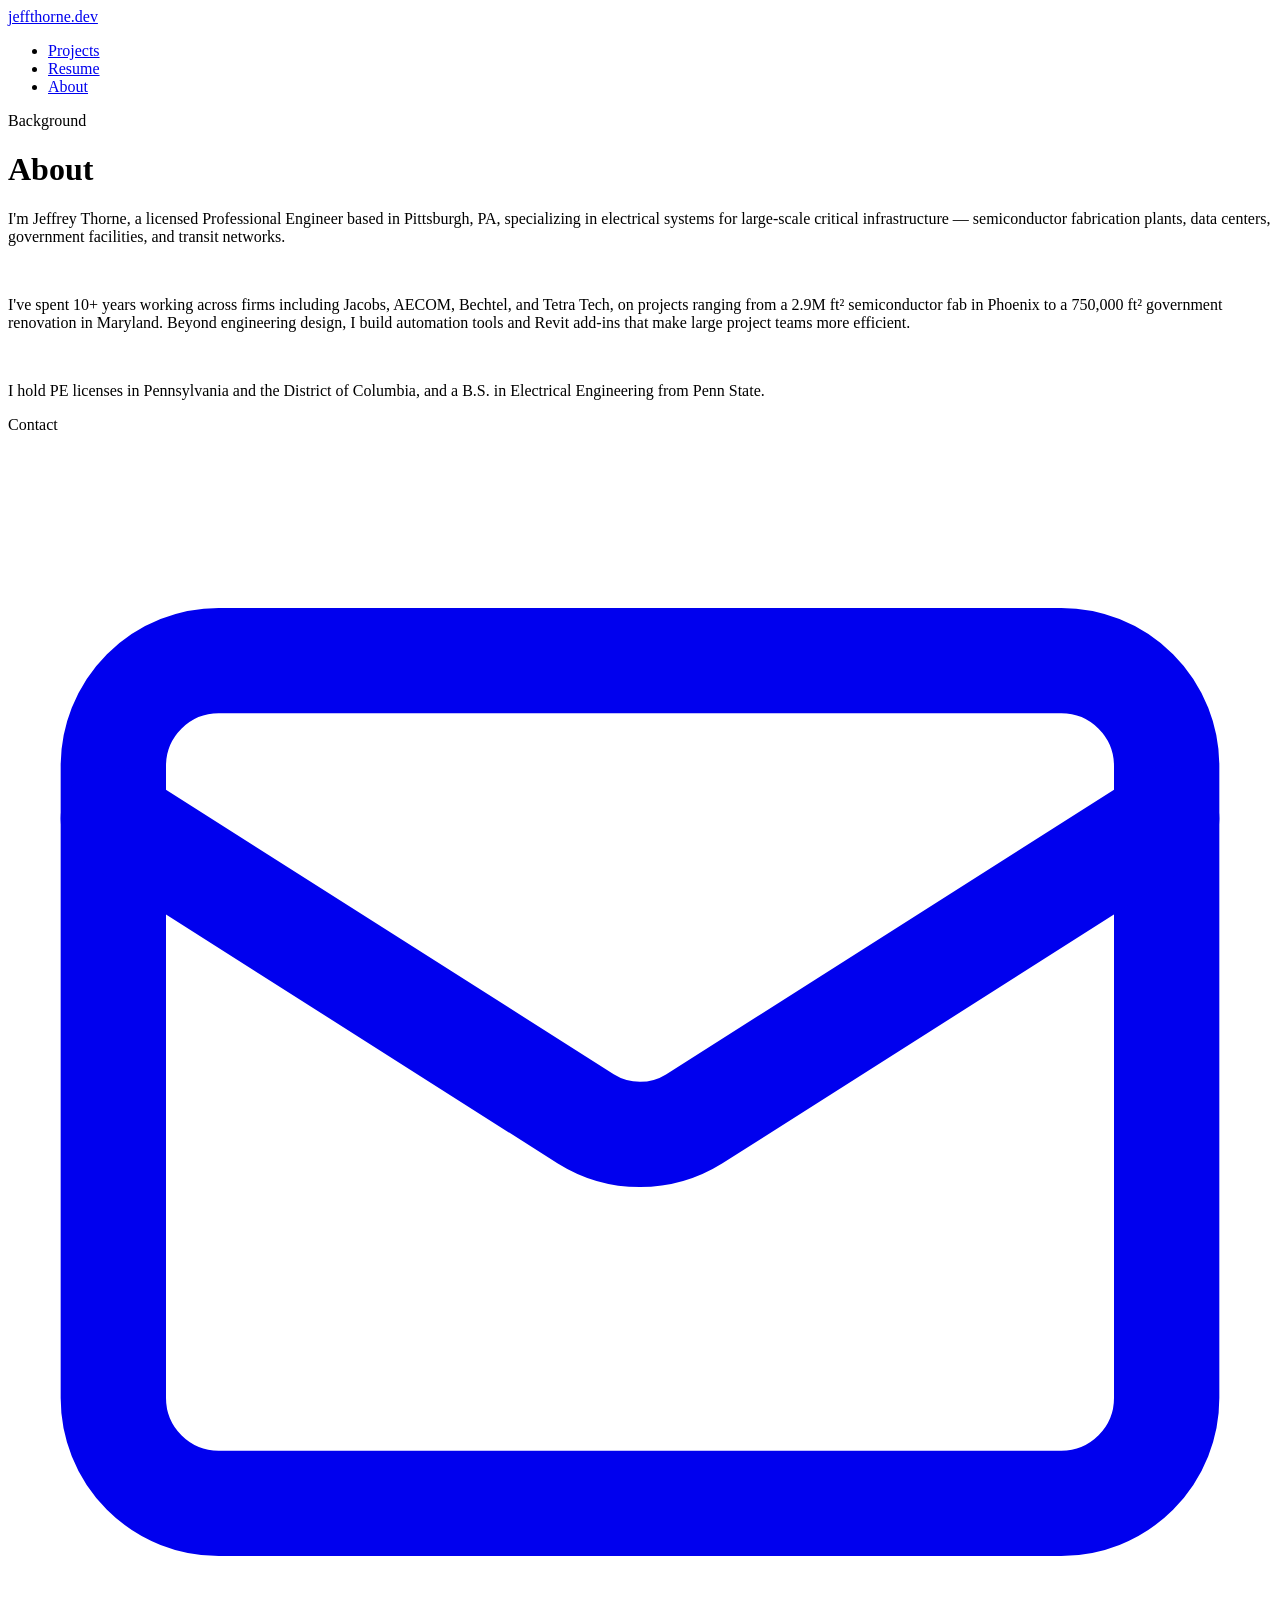
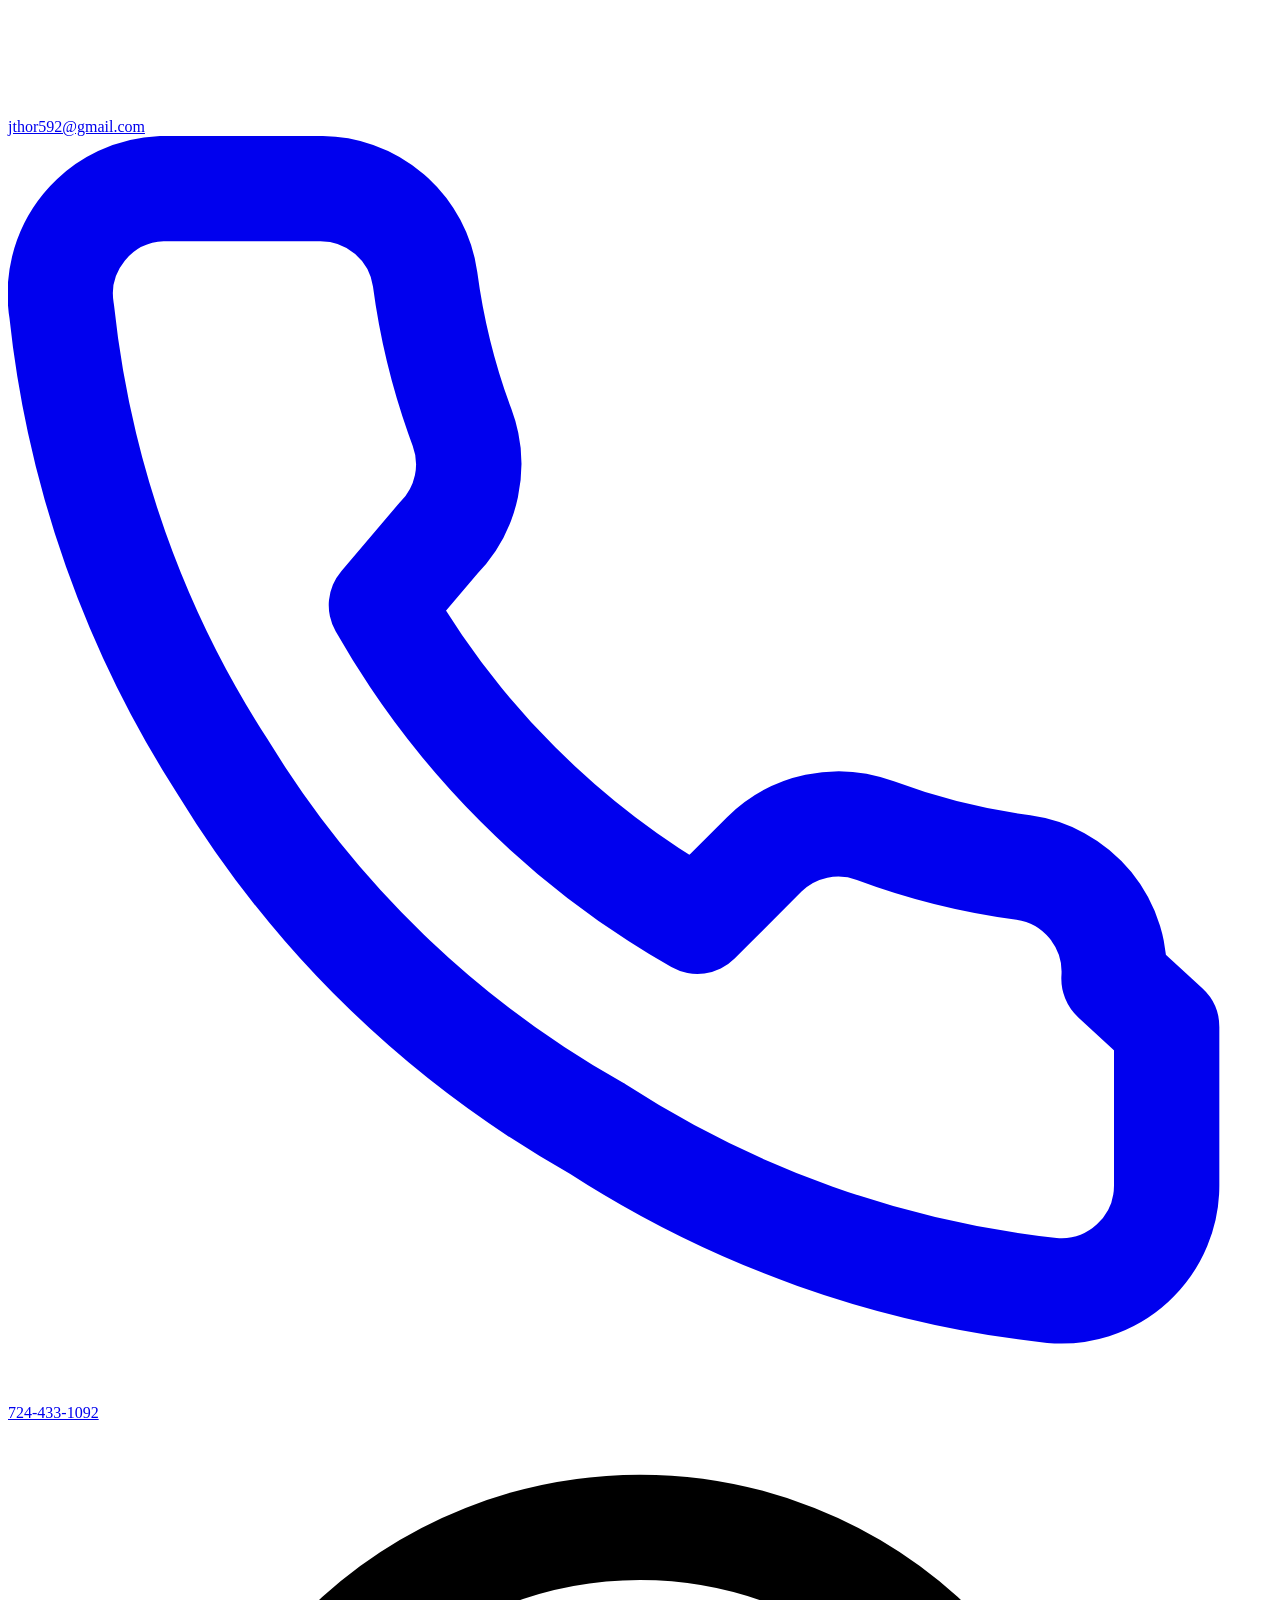
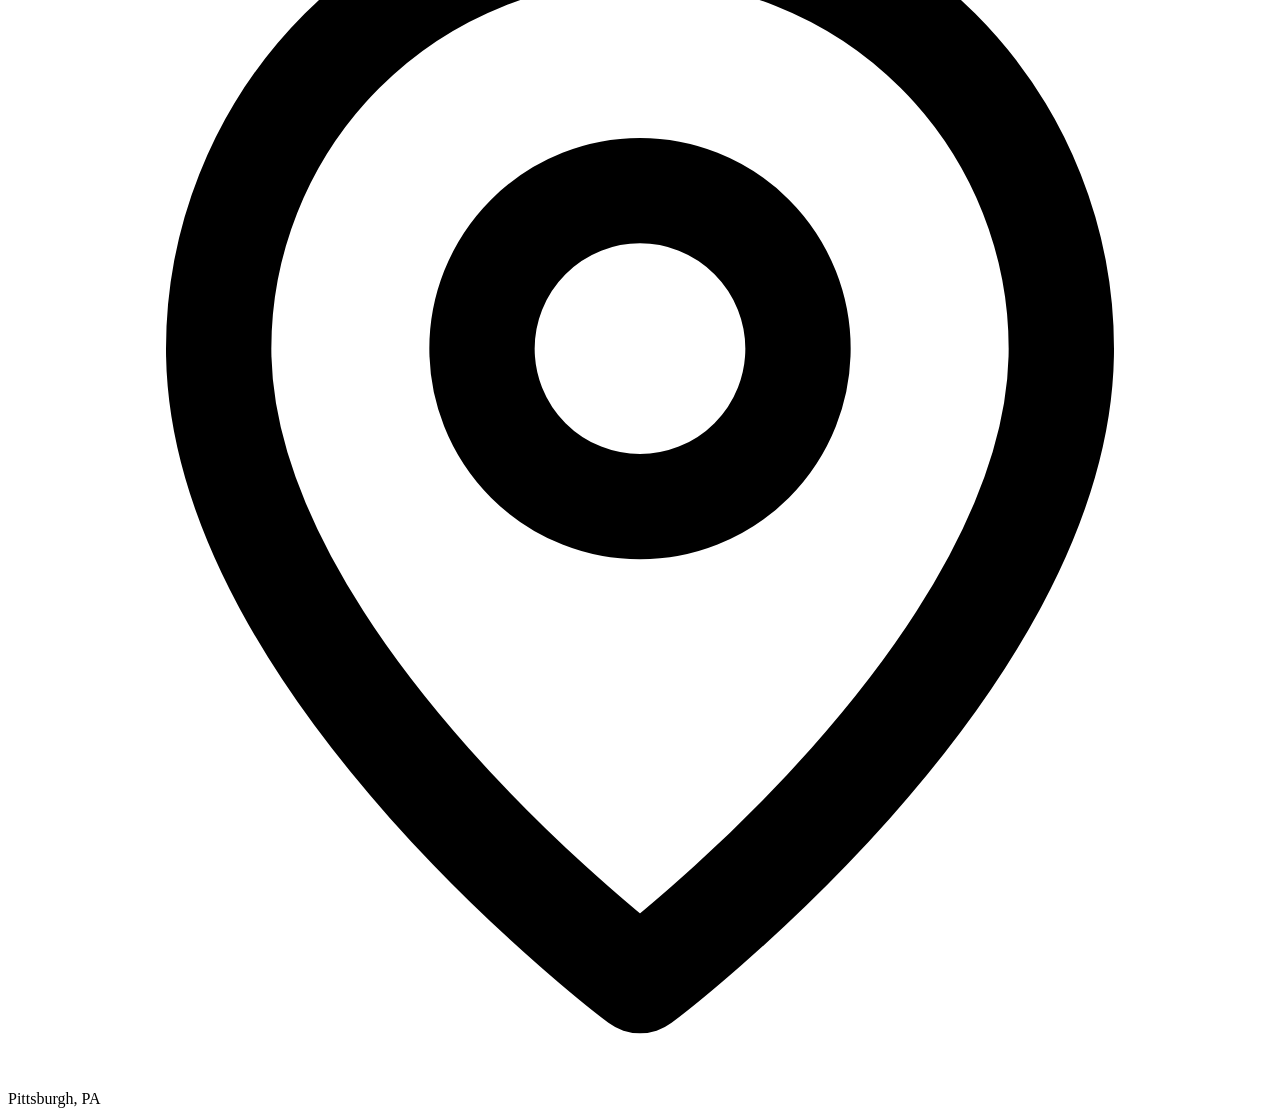
==== about.html @ c5437e44 "Add files via upload" ====
<!DOCTYPE html>
<html lang="en">
<head>
  <meta charset="UTF-8" />
  <meta name="viewport" content="width=device-width, initial-scale=1.0" />
  <title>About — Jeffrey Thorne, PE</title>
  <meta name="description" content="About Jeffrey Thorne, PE — electrical engineer based in Pittsburgh, PA." />
  <link rel="stylesheet" href="css/style.css" />
</head>
<body>


  <!-- ===================== NAV ===================== -->
  <nav class="nav">
    <div class="nav__inner">
      <a href="index.html" class="nav__brand">jeffthorne.dev</a>
      <ul class="nav__links">
        <li><a href="projects.html">Projects</a></li>
        <li><a href="resume.html">Resume</a></li>
        <li><a href="about.html" class="active">About</a></li>
      </ul>
    </div>
  </nav>


  <!-- ===================== MAIN ===================== -->
  <main class="container">

    <header class="resume-header">
      <p class="eyebrow">Background</p>
      <h1 class="page-title">About</h1>
    </header>

    <!-- Edit the paragraphs below freely. -->
    <section class="section">
      <p class="currently">
        I'm Jeffrey Thorne, a licensed Professional Engineer based in Pittsburgh, PA,
        specializing in electrical systems for large-scale critical infrastructure —
        semiconductor fabrication plants, data centers, government facilities, and transit networks.
      </p>

      <br />

      <p class="currently">
        I've spent 10+ years working across firms including Jacobs, AECOM, Bechtel, and Tetra Tech,
        on projects ranging from a 2.9M ft² semiconductor fab in Phoenix to a 750,000 ft²
        government renovation in Maryland. Beyond engineering design, I build automation tools
        and Revit add-ins that make large project teams more efficient.
      </p>

      <br />

      <p class="currently">
        I hold PE licenses in Pennsylvania and the District of Columbia, and a B.S. in Electrical
        Engineering from Penn State.
      </p>
    </section>

    <section class="section">
      <p class="eyebrow">Contact</p>
      <div class="hero__contact">

        <a class="chip" href="mailto:jthor592@gmail.com">
          <svg class="chip__icon" viewBox="0 0 24 24" fill="none" stroke="currentColor" stroke-width="2" stroke-linecap="round" stroke-linejoin="round">
            <rect x="2" y="4" width="20" height="16" rx="2"/>
            <path d="m22 7-8.97 5.7a1.94 1.94 0 0 1-2.06 0L2 7"/>
          </svg>
          jthor592@gmail.com
        </a>

        <a class="chip" href="tel:7244331092">
          <svg class="chip__icon" viewBox="0 0 24 24" fill="none" stroke="currentColor" stroke-width="2" stroke-linecap="round" stroke-linejoin="round">
            <path d="M22 16.92v3a2 2 0 0 1-2.18 2 19.79 19.79 0 0 1-8.63-3.07A19.5 19.5 0 0 1 4.09 12a19.79 19.79 0 0 1-3.07-8.67A2 2 0 0 1 2.92 1h3a2 2 0 0 1 2 1.72c.127.96.361 1.903.7 2.81a2 2 0 0 1-.45 2.11L7.09 8.91a16 16 0 0 0 6 6l1.27-1.27a2 2 0 0 1 2.11-.45c.907.339 1.85.573 2.81.7A2 2 0 0 1 21 16z"/>
          </svg>
          724-433-1092
        </a>

        <span class="chip">
          <svg class="chip__icon" viewBox="0 0 24 24" fill="none" stroke="currentColor" stroke-width="2" stroke-linecap="round" stroke-linejoin="round">
            <path d="M20 10c0 6-8 12-8 12s-8-6-8-12a8 8 0 0 1 16 0Z"/>
            <circle cx="12" cy="10" r="3"/>
          </svg>
          Pittsburgh, PA
        </span>

      </div>
    </section>

  </main>


</body>
</html>
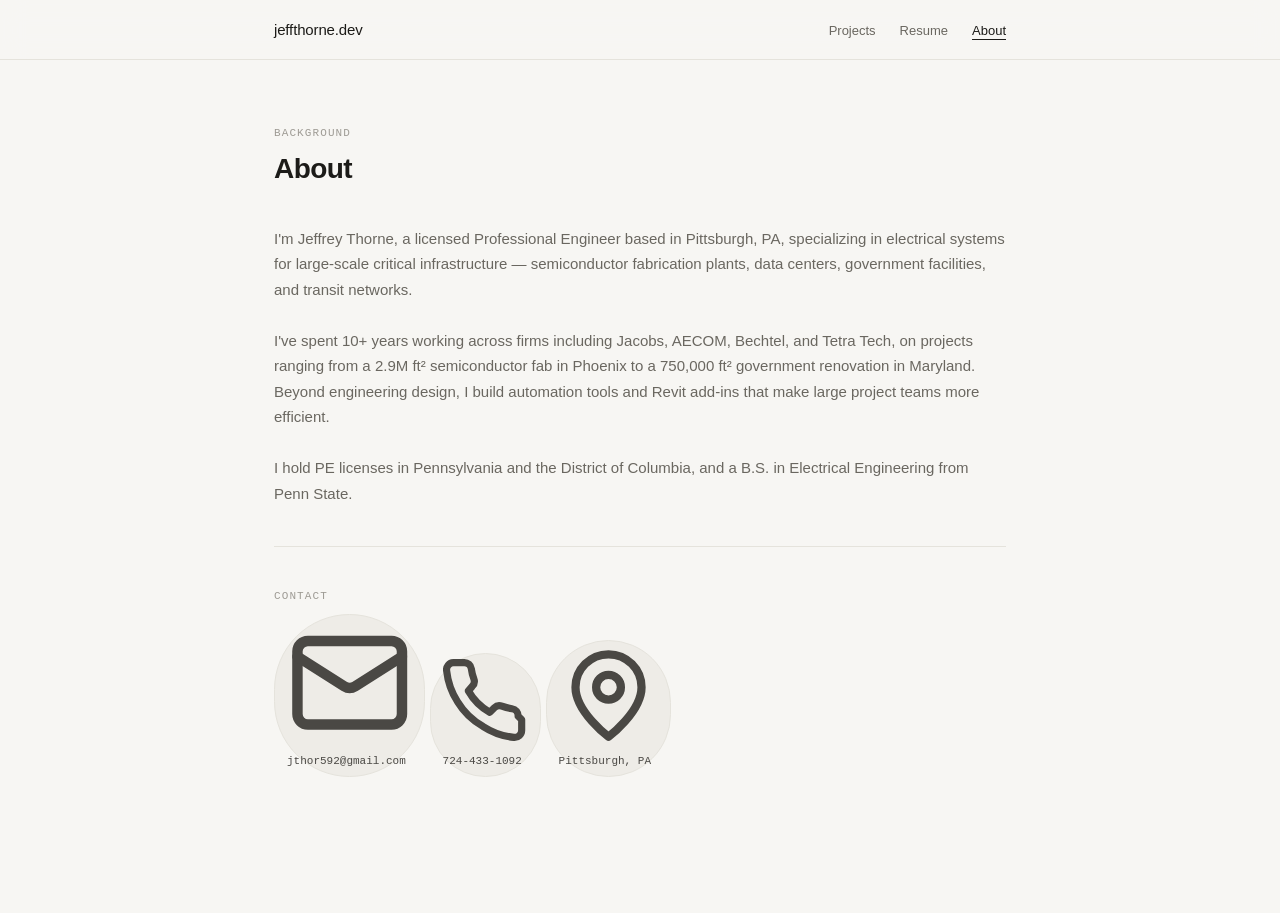
==== commit f2b21124: "Install Vercel Web Analytics Integration Vercel Web Analytics Installation Report ==================" ====
--- a/about.html
+++ b/about.html
@@ -6,6 +6,7 @@
   <title>About — Jeffrey Thorne, PE</title>
   <meta name="description" content="About Jeffrey Thorne, PE — electrical engineer based in Pittsburgh, PA." />
   <link rel="stylesheet" href="css/style.css" />
+  <script defer src="https://cdn.vercel-insights.com/v1/script.js"></script>
 </head>
 <body>
 
--- a/css/style.css
+++ b/css/style.css
@@ -0,0 +1,625 @@
+/* ============================================================
+   JEFFREY THORNE — Personal Site Stylesheet
+   Last updated: 2026
+   
+   TABLE OF CONTENTS
+   1. Fonts & Reset
+   2. Design Tokens (colors, spacing, type scale)
+   3. Base Elements
+   4. Navigation
+   5. Page Layout & Container
+   6. Typography Utilities
+   7. Components — Tags & Chips
+   8. Components — Cards
+   9. Components — Timeline (Resume)
+   10. Components — Credentials
+   11. Page — Home
+   12. Page — Resume
+   13. Page — Projects
+   14. Responsive (mobile)
+   ============================================================ */
+
+
+/* ============================================================
+   1. FONTS & RESET
+   ============================================================ */
+
+@import url('https://fonts.googleapis.com/css2?family=Inter:wght@400;500;600&family=DM+Mono:wght@400;500&display=swap');
+
+*,
+*::before,
+*::after {
+  box-sizing: border-box;
+  margin: 0;
+  padding: 0;
+}
+
+html {
+  scroll-behavior: smooth;
+}
+
+
+/* ============================================================
+   2. DESIGN TOKENS
+   Change these to restyle the whole site.
+   ============================================================ */
+
+:root {
+  /* Colors */
+  --color-bg:            #f7f6f3;
+  --color-surface:       #ffffff;
+  --color-border:        #e5e3dc;
+  --color-border-strong: #c9c6bc;
+  --color-text:          #1c1b18;
+  --color-muted:         #6a6760;
+  --color-hint:          #9e9b94;
+  --color-accent:        #1a4f7a;
+  --color-tag-bg:        #eeece7;
+  --color-tag-text:      #4a4844;
+
+  /* Typography */
+  --font-sans: 'Inter', sans-serif;
+  --font-mono: 'DM Mono', monospace;
+
+  /* Type scale */
+  --text-xs:   11px;
+  --text-sm:   13px;
+  --text-base: 15px;
+  --text-md:   17px;
+  --text-lg:   22px;
+  --text-xl:   28px;
+  --text-2xl:  36px;
+
+  /* Spacing */
+  --space-xs: 0.5rem;
+  --space-sm: 1rem;
+  --space-md: 1.5rem;
+  --space-lg: 2.5rem;
+  --space-xl: 4rem;
+
+  /* Layout */
+  --nav-height: 60px;
+  --max-width:  780px;
+  --radius-sm:  6px;
+  --radius-md:  10px;
+}
+
+
+/* ============================================================
+   3. BASE ELEMENTS
+   ============================================================ */
+
+body {
+  font-family:            var(--font-sans);
+  font-size:              var(--text-base);
+  line-height:            1.7;
+  color:                  var(--color-text);
+  background:             var(--color-bg);
+  -webkit-font-smoothing: antialiased;
+}
+
+a {
+  color:           var(--color-accent);
+  text-decoration: none;
+}
+
+a:hover {
+  text-decoration: underline;
+}
+
+ul {
+  list-style: none;
+  padding:    0;
+  margin:     0;
+}
+
+hr {
+  border:     none;
+  border-top: 1px solid var(--color-border);
+  margin:     var(--space-lg) 0;
+}
+
+
+/* ============================================================
+   4. NAVIGATION
+   Domain name on the left, page links on the right.
+   Links sit in a flex row — li display:inline prevents any
+   browser default block stacking.
+   ============================================================ */
+
+.nav {
+  position:        sticky;
+  top:             0;
+  z-index:         100;
+  height:          var(--nav-height);
+  background:      rgba(247, 246, 243, 0.92);
+  backdrop-filter: blur(12px);
+  border-bottom:   1px solid var(--color-border);
+}
+
+.nav__inner {
+  display:         flex;
+  flex-direction:  row;
+  align-items:     center;
+  justify-content: space-between;
+  max-width:       var(--max-width);
+  height:          100%;
+  margin:          0 auto;
+  padding:         0 var(--space-md);
+}
+
+/* Left — full domain name as plain text */
+.nav__brand {
+  font-family:     var(--font-sans);
+  font-size:       var(--text-base);
+  font-weight:     500;
+  color:           var(--color-text);
+  text-decoration: none;
+  letter-spacing:  -0.01em;
+  flex-shrink:     0;
+}
+
+.nav__brand:hover {
+  color:           var(--color-text);
+  text-decoration: none;
+}
+
+/* Right — horizontal link list */
+.nav__links {
+  display:        flex;
+  flex-direction: row;
+  align-items:    center;
+  gap:            var(--space-md);
+  list-style:     none;
+  padding:        0;
+  margin:         0;
+}
+
+.nav__links li {
+  display: inline;
+}
+
+.nav__links a {
+  display:         inline;
+  font-family:     var(--font-sans);
+  font-size:       var(--text-sm);
+  font-weight:     400;
+  color:           var(--color-muted);
+  text-decoration: none;
+  white-space:     nowrap;
+  transition:      color 0.15s;
+}
+
+.nav__links a:hover {
+  color:           var(--color-text);
+  text-decoration: none;
+}
+
+/* Active page — underline only, no background */
+.nav__links a.active {
+  color:                     var(--color-text);
+  text-decoration:           underline;
+  text-underline-offset:     4px;
+  text-decoration-thickness: 1px;
+}
+
+
+/* ============================================================
+   5. PAGE LAYOUT & CONTAINER
+   ============================================================ */
+
+.container {
+  max-width: var(--max-width);
+  margin:    0 auto;
+  padding:   var(--space-xl) var(--space-md) 6rem;
+}
+
+.section {
+  margin-bottom: var(--space-lg);
+}
+
+.section + .section {
+  padding-top: var(--space-lg);
+  border-top:  1px solid var(--color-border);
+}
+
+
+/* ============================================================
+   6. TYPOGRAPHY UTILITIES
+   ============================================================ */
+
+/* Small uppercase label above headings */
+.eyebrow {
+  font-family:    var(--font-mono);
+  font-size:      var(--text-xs);
+  font-weight:    500;
+  color:          var(--color-hint);
+  letter-spacing: 0.1em;
+  text-transform: uppercase;
+  margin-bottom:  0.5rem;
+}
+
+/* Main page title */
+.page-title {
+  font-size:      var(--text-xl);
+  font-weight:    600;
+  letter-spacing: -0.02em;
+  line-height:    1.25;
+  color:          var(--color-text);
+  margin-bottom:  0.75rem;
+}
+
+/* Subtitle under a page title */
+.page-subtitle {
+  font-size:   var(--text-base);
+  color:       var(--color-muted);
+  max-width:   520px;
+  line-height: 1.6;
+}
+
+/* Muted mono label — dates, locations */
+.mono-label {
+  font-family:    var(--font-mono);
+  font-size:      var(--text-xs);
+  color:          var(--color-hint);
+  letter-spacing: 0.04em;
+}
+
+
+/* ============================================================
+   7. COMPONENTS — TAGS & CHIPS
+   ============================================================ */
+
+.tag {
+  display:     inline-block;
+  font-family: var(--font-mono);
+  font-size:   var(--text-xs);
+  color:       var(--color-tag-text);
+  background:  var(--color-tag-bg);
+  border:      1px solid var(--color-border);
+  padding:     3px 8px;
+  border-radius: 4px;
+}
+
+.tag-group {
+  display:   flex;
+  flex-wrap: wrap;
+  gap:       6px;
+  margin-top: 0.75rem;
+}
+
+/* Pill-shaped contact chip — no icons, text only */
+.chip {
+  display:         inline-block;
+  font-family:     var(--font-mono);
+  font-size:       var(--text-xs);
+  color:           var(--color-tag-text);
+  background:      var(--color-tag-bg);
+  border:          1px solid var(--color-border);
+  padding:         5px 12px;
+  border-radius:   99px;
+  text-decoration: none;
+  transition:      border-color 0.15s, color 0.15s;
+}
+
+.chip:hover {
+  border-color:    var(--color-border-strong);
+  color:           var(--color-text);
+  text-decoration: none;
+}
+
+.chip-group {
+  display:   flex;
+  flex-wrap: wrap;
+  gap:       8px;
+}
+
+
+/* ============================================================
+   8. COMPONENTS — CARDS
+   ============================================================ */
+
+/* Stat row — three equal columns with dividers */
+.stat-row {
+  display:               grid;
+  grid-template-columns: repeat(3, 1fr);
+  background:            var(--color-border);
+  border:                1px solid var(--color-border);
+  border-radius:         var(--radius-md);
+  overflow:              hidden;
+  gap:                   1px;
+  margin-bottom:         var(--space-lg);
+}
+
+.stat {
+  background: var(--color-surface);
+  padding:    1.25rem 1.5rem;
+  text-align: center;
+}
+
+.stat__number {
+  display:     block;
+  font-family: var(--font-mono);
+  font-size:   var(--text-lg);
+  font-weight: 500;
+  color:       var(--color-accent);
+}
+
+.stat__label {
+  display:    block;
+  font-size:  var(--text-xs);
+  color:      var(--color-hint);
+  margin-top: 3px;
+}
+
+/* Project card */
+.card {
+  background:    var(--color-surface);
+  border:        1px solid var(--color-border);
+  border-radius: var(--radius-md);
+  padding:       1.25rem 1.5rem;
+  transition:    border-color 0.2s;
+}
+
+.card:hover {
+  border-color: var(--color-border-strong);
+}
+
+.card__title {
+  font-size:     var(--text-base);
+  font-weight:   600;
+  color:         var(--color-text);
+  margin-bottom: 0.4rem;
+}
+
+.card__body {
+  font-size:   var(--text-sm);
+  color:       var(--color-muted);
+  line-height: 1.65;
+}
+
+.card-grid {
+  display: grid;
+  gap:     var(--space-sm);
+}
+
+
+/* ============================================================
+   9. COMPONENTS — TIMELINE (Resume experience entries)
+   ============================================================ */
+
+.job {
+  margin-bottom: var(--space-lg);
+}
+
+/* Company header row */
+.job__header {
+  display:       flex;
+  flex-direction: row;
+  align-items:   baseline;
+  flex-wrap:     wrap;
+  gap:           0.5rem;
+  margin-bottom: var(--space-sm);
+}
+
+.job__company {
+  font-family: var(--font-mono);
+  font-size:   var(--text-sm);
+  font-weight: 500;
+  color:       var(--color-muted);
+}
+
+.job__location {
+  font-family: var(--font-mono);
+  font-size:   var(--text-xs);
+  color:       var(--color-hint);
+}
+
+.job__dates {
+  font-family: var(--font-mono);
+  font-size:   var(--text-xs);
+  color:       var(--color-hint);
+  margin-left: auto;
+}
+
+/* Individual role within a job */
+.role {
+  position:      relative;
+  padding-left:  1.25rem;
+  border-left:   2px solid var(--color-border);
+  margin-bottom: var(--space-md);
+}
+
+/* Dot on the timeline line */
+.role::before {
+  content:       '';
+  position:      absolute;
+  left:          -5px;
+  top:           9px;
+  width:         8px;
+  height:        8px;
+  border-radius: 50%;
+  background:    var(--color-surface);
+  border:        2px solid var(--color-border-strong);
+}
+
+.role__title {
+  font-size:     var(--text-base);
+  font-weight:   600;
+  color:         var(--color-text);
+  margin-bottom: 2px;
+}
+
+.role__dates {
+  font-family:    var(--font-mono);
+  font-size:      var(--text-xs);
+  color:          var(--color-hint);
+  letter-spacing: 0.04em;
+  margin-bottom:  0.6rem;
+}
+
+.role__bullets {
+  font-size:   var(--text-sm);
+  color:       var(--color-muted);
+  line-height: 1.65;
+  list-style:  none;
+  padding:     0;
+  margin:      0;
+}
+
+.role__bullets li {
+  position:      relative;
+  padding-left:  1rem;
+  margin-bottom: 0.3rem;
+}
+
+.role__bullets li::before {
+  content:   '—';
+  position:  absolute;
+  left:      0;
+  color:     var(--color-hint);
+  font-size: var(--text-xs);
+}
+
+
+/* ============================================================
+   10. COMPONENTS — CREDENTIALS
+   ============================================================ */
+
+.credentials {
+  border-top: 1px solid var(--color-border);
+}
+
+.credential {
+  display:         flex;
+  flex-direction:  row;
+  justify-content: space-between;
+  align-items:     baseline;
+  gap:             1rem;
+  padding:         0.85rem 0;
+  border-bottom:   1px solid var(--color-border);
+}
+
+.credential__main {
+  font-size:   var(--text-sm);
+  font-weight: 500;
+  color:       var(--color-text);
+}
+
+.credential__sub {
+  font-size:  var(--text-sm);
+  color:      var(--color-muted);
+  margin-top: 2px;
+}
+
+.credential__date {
+  font-family: var(--font-mono);
+  font-size:   var(--text-xs);
+  color:       var(--color-hint);
+  white-space: nowrap;
+  flex-shrink: 0;
+}
+
+
+/* ============================================================
+   11. PAGE — HOME
+   ============================================================ */
+
+.hero {
+  margin-bottom: var(--space-lg);
+}
+
+.hero__greeting {
+  font-family:    var(--font-mono);
+  font-size:      var(--text-xs);
+  color:          var(--color-hint);
+  letter-spacing: 0.1em;
+  text-transform: uppercase;
+  margin-bottom:  1.25rem;
+}
+
+.hero__title {
+  font-size:      var(--text-2xl);
+  font-weight:    600;
+  letter-spacing: -0.025em;
+  line-height:    1.2;
+  color:          var(--color-text);
+  margin-bottom:  1.25rem;
+}
+
+.accent {
+  color: var(--color-accent);
+}
+
+.hero__bio {
+  font-size:     var(--text-md);
+  color:         var(--color-muted);
+  max-width:     540px;
+  line-height:   1.7;
+  margin-bottom: 1.75rem;
+}
+
+/* Currently blurb */
+.currently {
+  font-size:   var(--text-base);
+  color:       var(--color-muted);
+  line-height: 1.7;
+}
+
+.currently strong {
+  color:       var(--color-text);
+  font-weight: 500;
+}
+
+
+/* ============================================================
+   12. PAGE — RESUME
+   ============================================================ */
+
+.resume-header {
+  margin-bottom: var(--space-lg);
+}
+
+
+/* ============================================================
+   13. PAGE — PROJECTS
+   ============================================================ */
+
+.projects-header {
+  margin-bottom: var(--space-lg);
+}
+
+
+/* ============================================================
+   14. RESPONSIVE — MOBILE
+   ============================================================ */
+
+@media (max-width: 600px) {
+
+  .hero__title {
+    font-size: 26px;
+  }
+
+  .stat-row {
+    grid-template-columns: 1fr;
+  }
+
+  .stat {
+    text-align: left;
+  }
+
+  .credential {
+    flex-direction: column;
+    gap:            0.2rem;
+  }
+
+  .job__dates {
+    margin-left: 0;
+    width:       100%;
+  }
+
+  .nav__links {
+    gap: var(--space-sm);
+  }
+
+}
